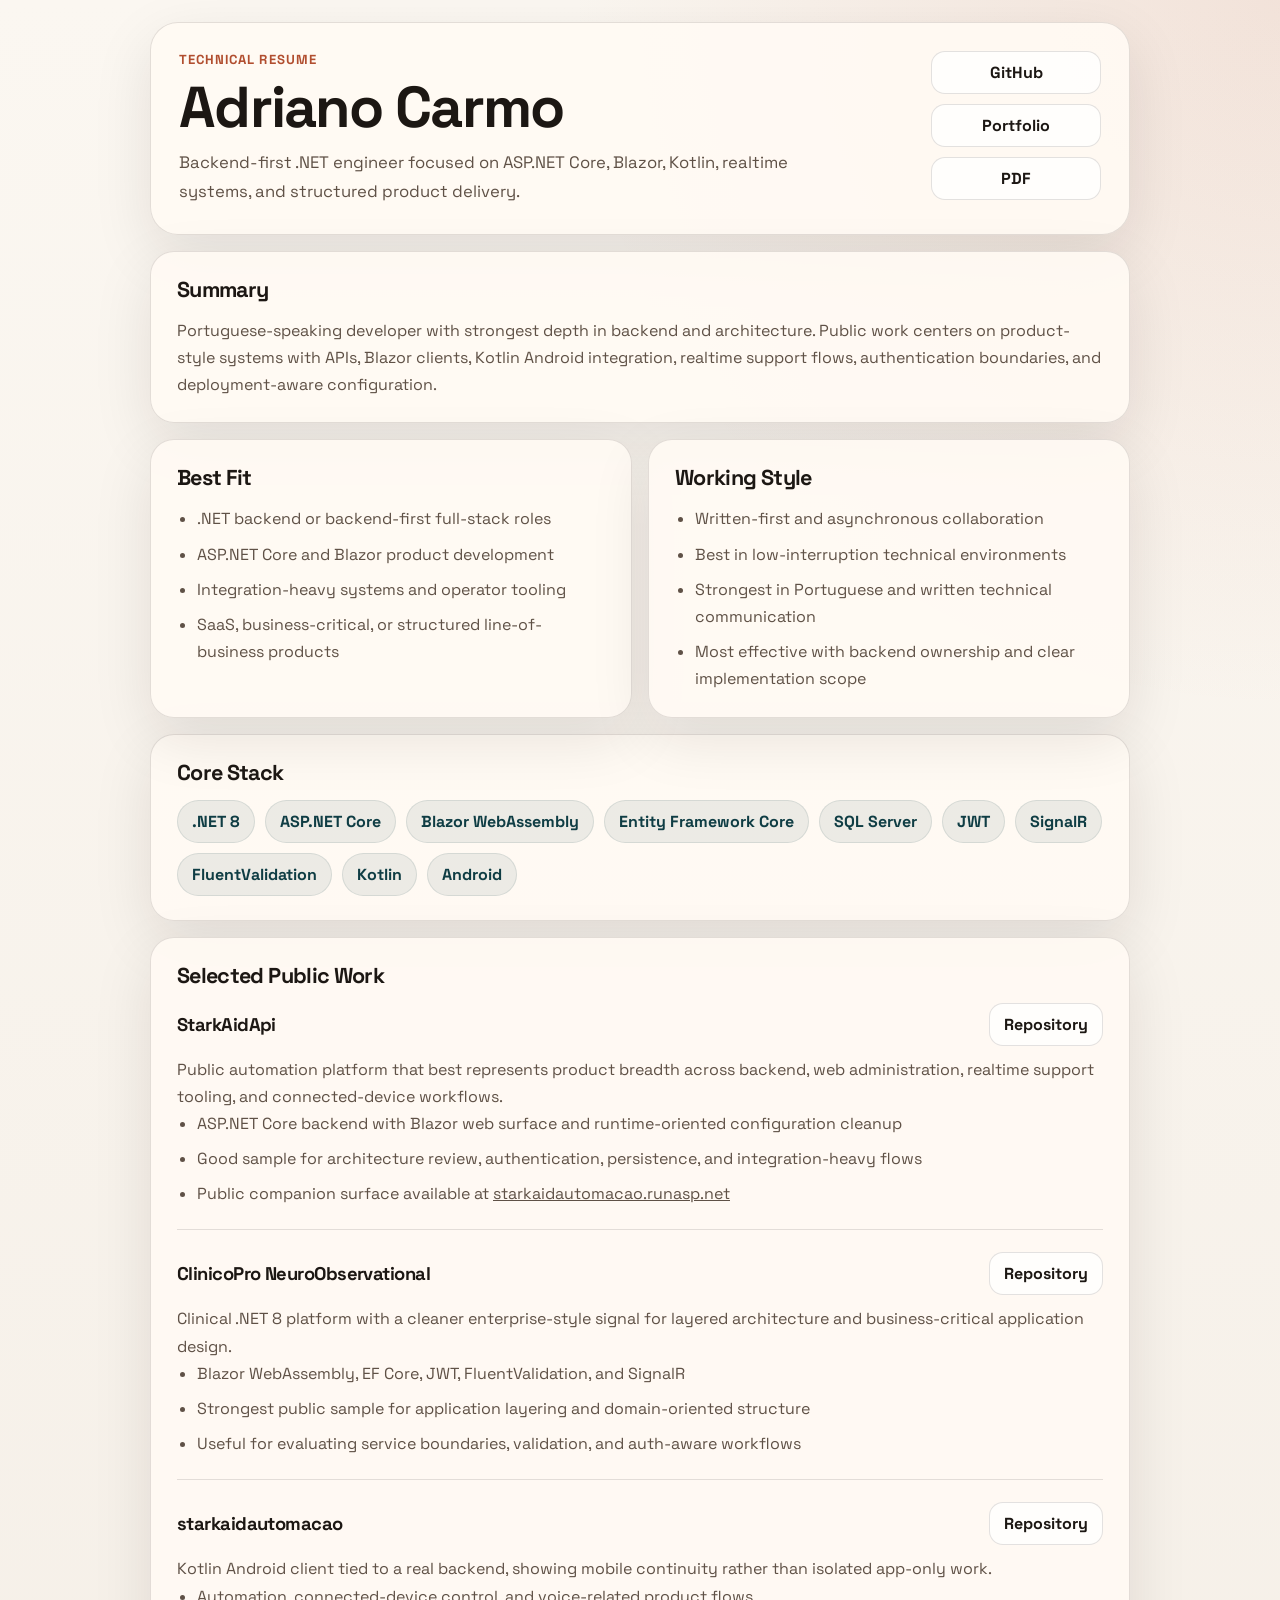
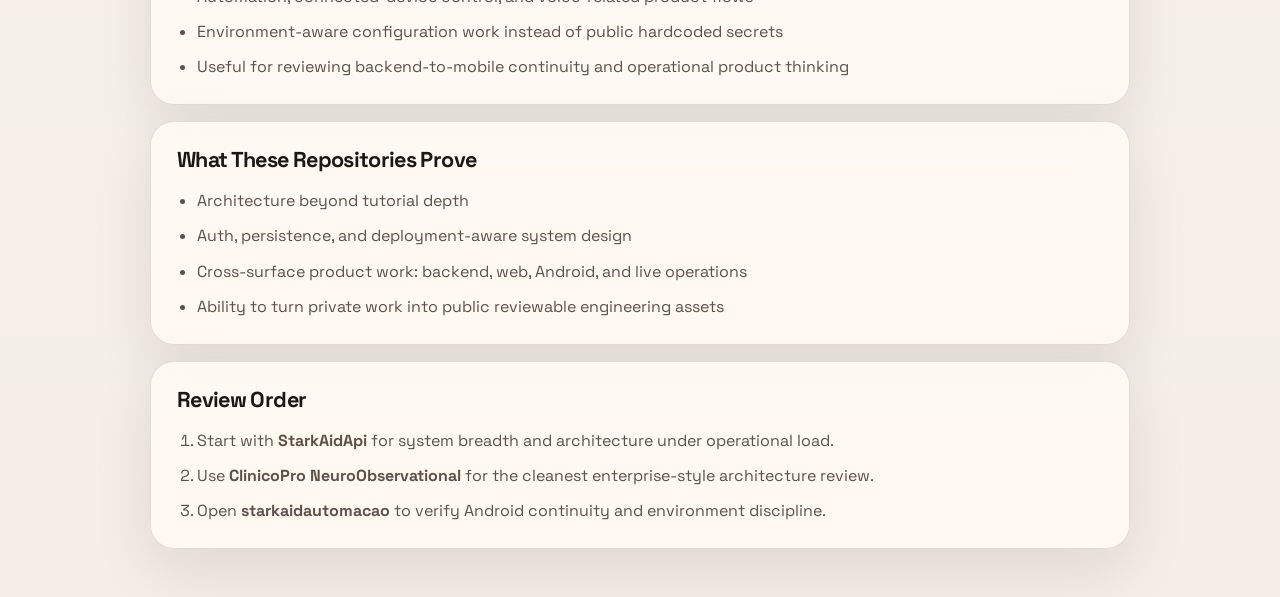
==== resume.html @ a657d428 "site: add public technical resume and pdf" ====
<!DOCTYPE html>
<html lang="en">
<head>
  <meta charset="UTF-8">
  <meta name="viewport" content="width=device-width, initial-scale=1.0">
  <title>Adriano Carmo | Technical Resume</title>
  <meta name="description" content="Technical resume for Adriano Carmo, a backend-first .NET engineer focused on ASP.NET Core, Blazor, Kotlin, realtime systems, and structured product delivery.">
  <link rel="preconnect" href="https://fonts.googleapis.com">
  <link rel="preconnect" href="https://fonts.gstatic.com" crossorigin>
  <link href="https://fonts.googleapis.com/css2?family=Space+Grotesk:wght@400;500;700&display=swap" rel="stylesheet">
  <link rel="stylesheet" href="resume.css">
</head>
<body>
  <main class="resume-shell">
    <header class="resume-header">
      <div>
        <p class="eyebrow">Technical Resume</p>
        <h1>Adriano Carmo</h1>
        <p class="headline">Backend-first .NET engineer focused on ASP.NET Core, Blazor, Kotlin, realtime systems, and structured product delivery.</p>
      </div>
      <div class="header-links">
        <a href="https://github.com/Starkaid01" target="_blank" rel="noreferrer">GitHub</a>
        <a href="https://starkaid01.github.io/" target="_blank" rel="noreferrer">Portfolio</a>
        <a href="Adriano-Carmo-Technical-Resume.pdf" target="_blank" rel="noreferrer">PDF</a>
      </div>
    </header>

    <section class="resume-section">
      <h2>Summary</h2>
      <p>
        Portuguese-speaking developer with strongest depth in backend and architecture.
        Public work centers on product-style systems with APIs, Blazor clients, Kotlin Android integration,
        realtime support flows, authentication boundaries, and deployment-aware configuration.
      </p>
    </section>

    <section class="two-col">
      <section class="resume-section">
        <h2>Best Fit</h2>
        <ul>
          <li>.NET backend or backend-first full-stack roles</li>
          <li>ASP.NET Core and Blazor product development</li>
          <li>Integration-heavy systems and operator tooling</li>
          <li>SaaS, business-critical, or structured line-of-business products</li>
        </ul>
      </section>

      <section class="resume-section">
        <h2>Working Style</h2>
        <ul>
          <li>Written-first and asynchronous collaboration</li>
          <li>Best in low-interruption technical environments</li>
          <li>Strongest in Portuguese and written technical communication</li>
          <li>Most effective with backend ownership and clear implementation scope</li>
        </ul>
      </section>
    </section>

    <section class="resume-section">
      <h2>Core Stack</h2>
      <div class="chip-grid">
        <span>.NET 8</span>
        <span>ASP.NET Core</span>
        <span>Blazor WebAssembly</span>
        <span>Entity Framework Core</span>
        <span>SQL Server</span>
        <span>JWT</span>
        <span>SignalR</span>
        <span>FluentValidation</span>
        <span>Kotlin</span>
        <span>Android</span>
      </div>
    </section>

    <section class="resume-section">
      <h2>Selected Public Work</h2>

      <article class="project-block">
        <div class="project-head">
          <h3>StarkAidApi</h3>
          <a href="https://github.com/Starkaid01/StarkAidApi" target="_blank" rel="noreferrer">Repository</a>
        </div>
        <p>
          Public automation platform that best represents product breadth across backend, web administration,
          realtime support tooling, and connected-device workflows.
        </p>
        <ul>
          <li>ASP.NET Core backend with Blazor web surface and runtime-oriented configuration cleanup</li>
          <li>Good sample for architecture review, authentication, persistence, and integration-heavy flows</li>
          <li>Public companion surface available at <a href="https://starkaidautomacao.runasp.net/" target="_blank" rel="noreferrer">starkaidautomacao.runasp.net</a></li>
        </ul>
      </article>

      <article class="project-block">
        <div class="project-head">
          <h3>ClinicoPro NeuroObservational</h3>
          <a href="https://github.com/Starkaid01/ClinicoPro-NeuroObservational" target="_blank" rel="noreferrer">Repository</a>
        </div>
        <p>
          Clinical .NET 8 platform with a cleaner enterprise-style signal for layered architecture and business-critical application design.
        </p>
        <ul>
          <li>Blazor WebAssembly, EF Core, JWT, FluentValidation, and SignalR</li>
          <li>Strongest public sample for application layering and domain-oriented structure</li>
          <li>Useful for evaluating service boundaries, validation, and auth-aware workflows</li>
        </ul>
      </article>

      <article class="project-block">
        <div class="project-head">
          <h3>starkaidautomacao</h3>
          <a href="https://github.com/Starkaid01/starkaidautomacao" target="_blank" rel="noreferrer">Repository</a>
        </div>
        <p>
          Kotlin Android client tied to a real backend, showing mobile continuity rather than isolated app-only work.
        </p>
        <ul>
          <li>Automation, connected-device control, and voice-related product flows</li>
          <li>Environment-aware configuration work instead of public hardcoded secrets</li>
          <li>Useful for reviewing backend-to-mobile continuity and operational product thinking</li>
        </ul>
      </article>
    </section>

    <section class="resume-section">
      <h2>What These Repositories Prove</h2>
      <ul>
        <li>Architecture beyond tutorial depth</li>
        <li>Auth, persistence, and deployment-aware system design</li>
        <li>Cross-surface product work: backend, web, Android, and live operations</li>
        <li>Ability to turn private work into public reviewable engineering assets</li>
      </ul>
    </section>

    <section class="resume-section">
      <h2>Review Order</h2>
      <ol>
        <li>Start with <strong>StarkAidApi</strong> for system breadth and architecture under operational load.</li>
        <li>Use <strong>ClinicoPro NeuroObservational</strong> for the cleanest enterprise-style architecture review.</li>
        <li>Open <strong>starkaidautomacao</strong> to verify Android continuity and environment discipline.</li>
      </ol>
    </section>
  </main>
</body>
</html>
---- resume.css ----
:root {
  --bg: #f4eee6;
  --surface: #fffaf4;
  --line: rgba(28, 23, 19, 0.12);
  --ink: #1c1713;
  --muted: #5f5146;
  --accent: #b14e2f;
  --teal: #0f3d44;
  --shadow: 0 20px 60px rgba(28, 23, 19, 0.1);
}

* {
  box-sizing: border-box;
}

body {
  margin: 0;
  font-family: "Space Grotesk", system-ui, sans-serif;
  color: var(--ink);
  background:
    radial-gradient(circle at top right, rgba(177, 78, 47, 0.12), transparent 28%),
    linear-gradient(180deg, #fbf7f1 0%, var(--bg) 100%);
}

a {
  color: inherit;
}

.resume-shell {
  width: min(980px, calc(100% - 28px));
  margin: 22px auto 48px;
}

.resume-header,
.resume-section {
  border: 1px solid var(--line);
  background: rgba(255, 250, 244, 0.92);
  box-shadow: var(--shadow);
}

.resume-header {
  display: flex;
  justify-content: space-between;
  gap: 18px;
  padding: 28px;
  border-radius: 28px;
}

.eyebrow {
  margin: 0 0 12px;
  color: var(--accent);
  font-size: 0.82rem;
  font-weight: 700;
  letter-spacing: 0.08em;
  text-transform: uppercase;
}

.resume-header h1,
.resume-section h2,
.project-head h3 {
  letter-spacing: -0.03em;
}

.resume-header h1 {
  margin: 0;
  font-size: clamp(2.2rem, 5vw, 3.6rem);
  line-height: 0.96;
}

.headline,
.resume-section p,
.resume-section li {
  color: var(--muted);
  line-height: 1.7;
}

.headline {
  max-width: 660px;
  margin: 14px 0 0;
  font-size: 1.04rem;
}

.header-links {
  display: flex;
  flex-direction: column;
  gap: 10px;
  min-width: 170px;
}

.header-links a,
.project-head a {
  display: inline-flex;
  justify-content: center;
  align-items: center;
  min-height: 42px;
  padding: 10px 14px;
  border-radius: 14px;
  border: 1px solid var(--line);
  background: rgba(255, 255, 255, 0.75);
  font-weight: 700;
  text-decoration: none;
}

.resume-section {
  margin-top: 16px;
  padding: 24px 26px;
  border-radius: 24px;
}

.resume-section h2 {
  margin: 0 0 14px;
  font-size: 1.35rem;
}

.resume-section p,
.resume-section ul,
.resume-section ol {
  margin: 0;
}

.resume-section ul,
.resume-section ol {
  padding-left: 20px;
}

.resume-section li + li {
  margin-top: 8px;
}

.two-col {
  display: grid;
  grid-template-columns: repeat(2, minmax(0, 1fr));
  gap: 16px;
}

.chip-grid {
  display: flex;
  flex-wrap: wrap;
  gap: 10px;
}

.chip-grid span {
  padding: 10px 14px;
  border-radius: 999px;
  background: rgba(15, 61, 68, 0.08);
  border: 1px solid rgba(15, 61, 68, 0.1);
  color: var(--teal);
  font-weight: 700;
}

.project-block + .project-block {
  margin-top: 22px;
  padding-top: 22px;
  border-top: 1px solid var(--line);
}

.project-head {
  display: flex;
  align-items: center;
  justify-content: space-between;
  gap: 12px;
  margin-bottom: 10px;
}

.project-head h3 {
  margin: 0;
  font-size: 1.15rem;
}

@media (max-width: 780px) {
  .resume-header,
  .two-col,
  .project-head {
    grid-template-columns: 1fr;
    flex-direction: column;
    align-items: flex-start;
  }

  .header-links {
    width: 100%;
  }

  .header-links a,
  .project-head a {
    width: 100%;
  }
}

@media print {
  body {
    background: #fff;
  }

  .resume-shell {
    width: 100%;
    margin: 0;
  }

  .resume-header,
  .resume-section {
    box-shadow: none;
    background: #fff;
    break-inside: avoid;
  }
}
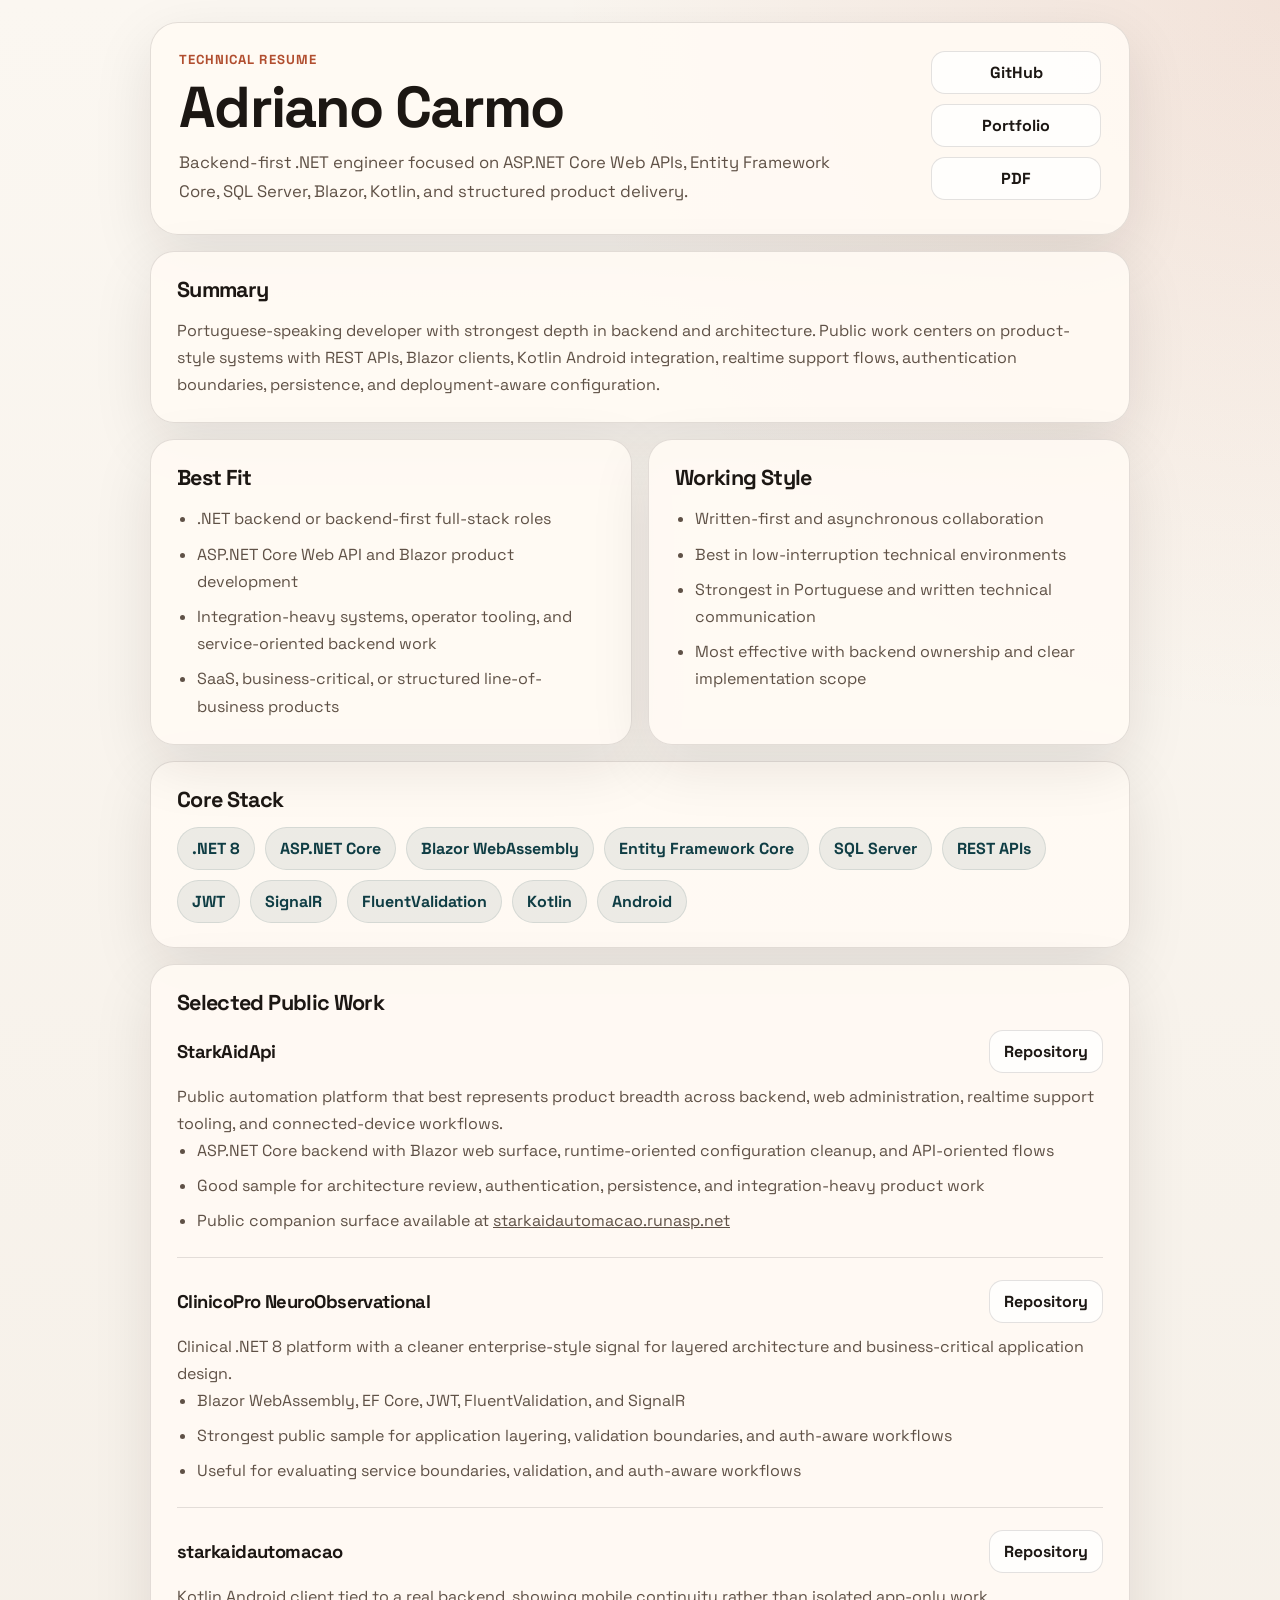
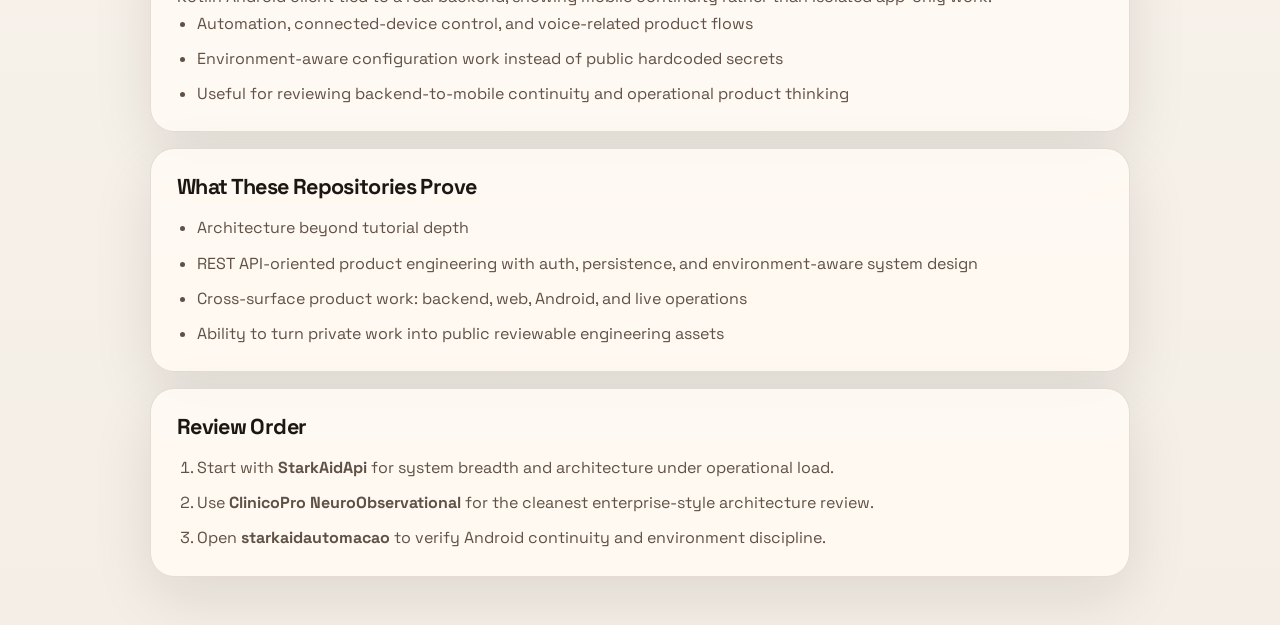
==== commit 359ab45e: "site: align public resume with current .NET target" ====
--- a/resume.html
+++ b/resume.html
@@ -4,7 +4,7 @@
   <meta charset="UTF-8">
   <meta name="viewport" content="width=device-width, initial-scale=1.0">
   <title>Adriano Carmo | Technical Resume</title>
-  <meta name="description" content="Technical resume for Adriano Carmo, a backend-first .NET engineer focused on ASP.NET Core, Blazor, Kotlin, realtime systems, and structured product delivery.">
+  <meta name="description" content="Technical resume for Adriano Carmo, a backend-first .NET engineer focused on ASP.NET Core Web APIs, Entity Framework Core, SQL Server, Blazor, Kotlin, and structured product delivery.">
   <link rel="preconnect" href="https://fonts.googleapis.com">
   <link rel="preconnect" href="https://fonts.gstatic.com" crossorigin>
   <link href="https://fonts.googleapis.com/css2?family=Space+Grotesk:wght@400;500;700&display=swap" rel="stylesheet">
@@ -16,7 +16,7 @@
       <div>
         <p class="eyebrow">Technical Resume</p>
         <h1>Adriano Carmo</h1>
-        <p class="headline">Backend-first .NET engineer focused on ASP.NET Core, Blazor, Kotlin, realtime systems, and structured product delivery.</p>
+        <p class="headline">Backend-first .NET engineer focused on ASP.NET Core Web APIs, Entity Framework Core, SQL Server, Blazor, Kotlin, and structured product delivery.</p>
       </div>
       <div class="header-links">
         <a href="https://github.com/Starkaid01" target="_blank" rel="noreferrer">GitHub</a>
@@ -29,8 +29,8 @@
       <h2>Summary</h2>
       <p>
         Portuguese-speaking developer with strongest depth in backend and architecture.
-        Public work centers on product-style systems with APIs, Blazor clients, Kotlin Android integration,
-        realtime support flows, authentication boundaries, and deployment-aware configuration.
+        Public work centers on product-style systems with REST APIs, Blazor clients, Kotlin Android integration,
+        realtime support flows, authentication boundaries, persistence, and deployment-aware configuration.
       </p>
     </section>
 
@@ -39,8 +39,8 @@
         <h2>Best Fit</h2>
         <ul>
           <li>.NET backend or backend-first full-stack roles</li>
-          <li>ASP.NET Core and Blazor product development</li>
-          <li>Integration-heavy systems and operator tooling</li>
+          <li>ASP.NET Core Web API and Blazor product development</li>
+          <li>Integration-heavy systems, operator tooling, and service-oriented backend work</li>
           <li>SaaS, business-critical, or structured line-of-business products</li>
         </ul>
       </section>
@@ -64,6 +64,7 @@
         <span>Blazor WebAssembly</span>
         <span>Entity Framework Core</span>
         <span>SQL Server</span>
+        <span>REST APIs</span>
         <span>JWT</span>
         <span>SignalR</span>
         <span>FluentValidation</span>
@@ -85,8 +86,8 @@
           realtime support tooling, and connected-device workflows.
         </p>
         <ul>
-          <li>ASP.NET Core backend with Blazor web surface and runtime-oriented configuration cleanup</li>
-          <li>Good sample for architecture review, authentication, persistence, and integration-heavy flows</li>
+          <li>ASP.NET Core backend with Blazor web surface, runtime-oriented configuration cleanup, and API-oriented flows</li>
+          <li>Good sample for architecture review, authentication, persistence, and integration-heavy product work</li>
           <li>Public companion surface available at <a href="https://starkaidautomacao.runasp.net/" target="_blank" rel="noreferrer">starkaidautomacao.runasp.net</a></li>
         </ul>
       </article>
@@ -101,7 +102,7 @@
         </p>
         <ul>
           <li>Blazor WebAssembly, EF Core, JWT, FluentValidation, and SignalR</li>
-          <li>Strongest public sample for application layering and domain-oriented structure</li>
+          <li>Strongest public sample for application layering, validation boundaries, and auth-aware workflows</li>
           <li>Useful for evaluating service boundaries, validation, and auth-aware workflows</li>
         </ul>
       </article>
@@ -126,7 +127,7 @@
       <h2>What These Repositories Prove</h2>
       <ul>
         <li>Architecture beyond tutorial depth</li>
-        <li>Auth, persistence, and deployment-aware system design</li>
+        <li>REST API-oriented product engineering with auth, persistence, and environment-aware system design</li>
         <li>Cross-surface product work: backend, web, Android, and live operations</li>
         <li>Ability to turn private work into public reviewable engineering assets</li>
       </ul>
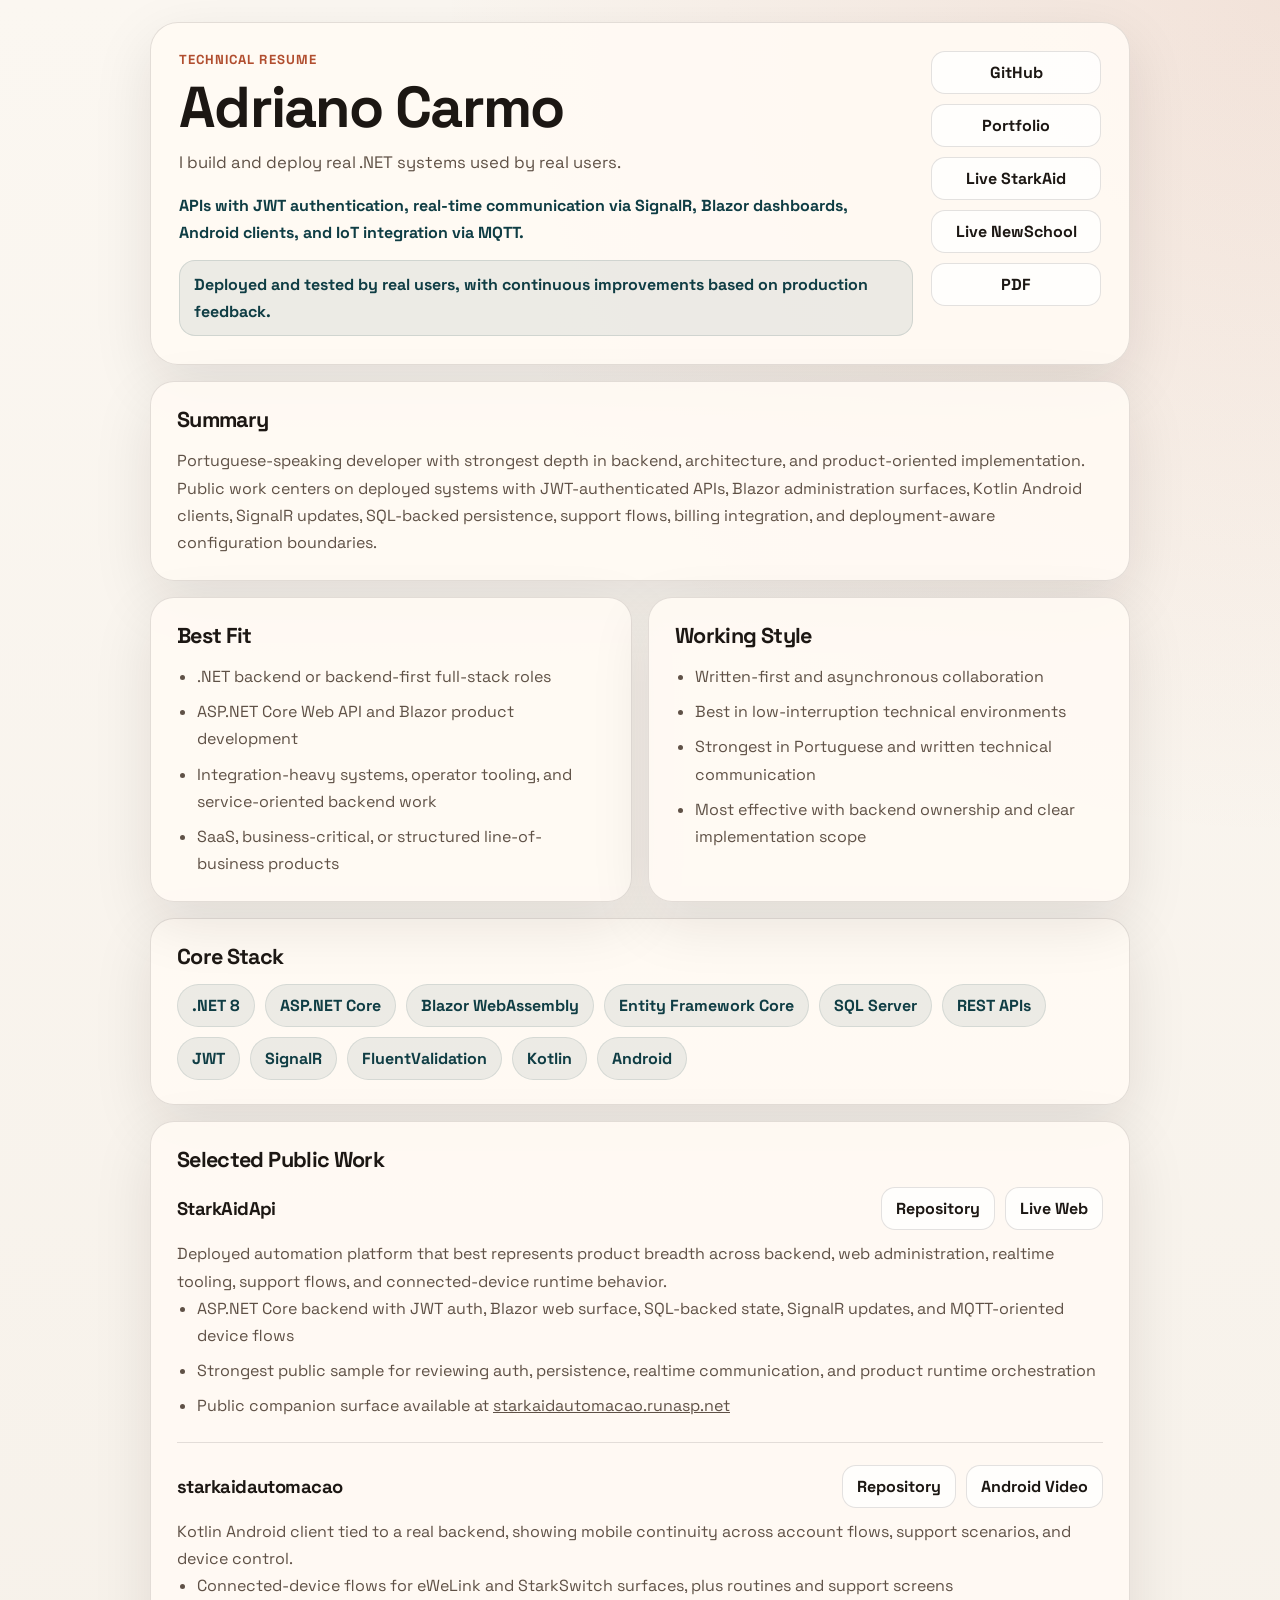
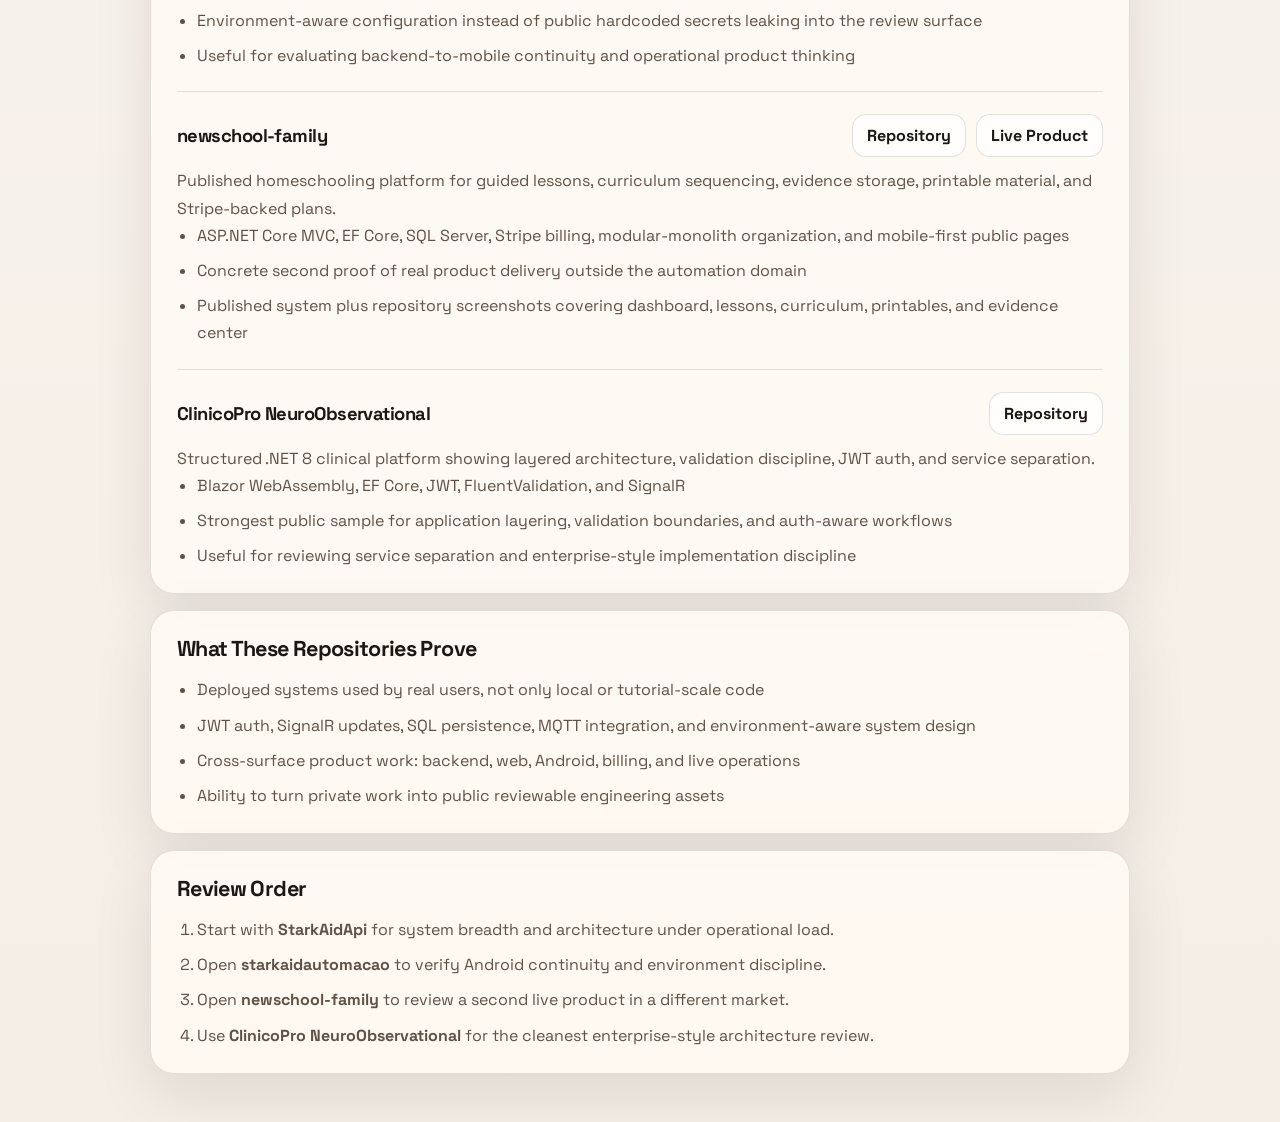
==== commit 8857a373: "Align public resume with stronger product proof" ====
--- a/resume.html
+++ b/resume.html
@@ -16,11 +16,15 @@
       <div>
         <p class="eyebrow">Technical Resume</p>
         <h1>Adriano Carmo</h1>
-        <p class="headline">Backend-first .NET engineer focused on ASP.NET Core Web APIs, Entity Framework Core, SQL Server, Blazor, Kotlin, and structured product delivery.</p>
+        <p class="headline">I build and deploy real .NET systems used by real users.</p>
+        <p class="subheadline">APIs with JWT authentication, real-time communication via SignalR, Blazor dashboards, Android clients, and IoT integration via MQTT.</p>
+        <p class="proof-note">Deployed and tested by real users, with continuous improvements based on production feedback.</p>
       </div>
       <div class="header-links">
         <a href="https://github.com/Starkaid01" target="_blank" rel="noreferrer">GitHub</a>
         <a href="https://starkaid01.github.io/" target="_blank" rel="noreferrer">Portfolio</a>
+        <a href="https://starkaidautomacao.runasp.net/" target="_blank" rel="noreferrer">Live StarkAid</a>
+        <a href="https://newschool-work-eddxf5gch7egh4bd.brazilsouth-01.azurewebsites.net/" target="_blank" rel="noreferrer">Live NewSchool</a>
         <a href="Adriano-Carmo-Technical-Resume.pdf" target="_blank" rel="noreferrer">PDF</a>
       </div>
     </header>
@@ -28,9 +32,9 @@
     <section class="resume-section">
       <h2>Summary</h2>
       <p>
-        Portuguese-speaking developer with strongest depth in backend and architecture.
-        Public work centers on product-style systems with REST APIs, Blazor clients, Kotlin Android integration,
-        realtime support flows, authentication boundaries, persistence, and deployment-aware configuration.
+        Portuguese-speaking developer with strongest depth in backend, architecture, and product-oriented implementation.
+        Public work centers on deployed systems with JWT-authenticated APIs, Blazor administration surfaces, Kotlin Android clients,
+        SignalR updates, SQL-backed persistence, support flows, billing integration, and deployment-aware configuration boundaries.
       </p>
     </section>
 
@@ -79,46 +83,72 @@
       <article class="project-block">
         <div class="project-head">
           <h3>StarkAidApi</h3>
-          <a href="https://github.com/Starkaid01/StarkAidApi" target="_blank" rel="noreferrer">Repository</a>
+          <div class="project-actions">
+            <a href="https://github.com/Starkaid01/StarkAidApi" target="_blank" rel="noreferrer">Repository</a>
+            <a href="https://starkaidautomacao.runasp.net/" target="_blank" rel="noreferrer">Live Web</a>
+          </div>
         </div>
         <p>
-          Public automation platform that best represents product breadth across backend, web administration,
-          realtime support tooling, and connected-device workflows.
+          Deployed automation platform that best represents product breadth across backend, web administration,
+          realtime tooling, support flows, and connected-device runtime behavior.
         </p>
         <ul>
-          <li>ASP.NET Core backend with Blazor web surface, runtime-oriented configuration cleanup, and API-oriented flows</li>
-          <li>Good sample for architecture review, authentication, persistence, and integration-heavy product work</li>
+          <li>ASP.NET Core backend with JWT auth, Blazor web surface, SQL-backed state, SignalR updates, and MQTT-oriented device flows</li>
+          <li>Strongest public sample for reviewing auth, persistence, realtime communication, and product runtime orchestration</li>
           <li>Public companion surface available at <a href="https://starkaidautomacao.runasp.net/" target="_blank" rel="noreferrer">starkaidautomacao.runasp.net</a></li>
         </ul>
       </article>
 
       <article class="project-block">
         <div class="project-head">
-          <h3>ClinicoPro NeuroObservational</h3>
-          <a href="https://github.com/Starkaid01/ClinicoPro-NeuroObservational" target="_blank" rel="noreferrer">Repository</a>
+          <h3>starkaidautomacao</h3>
+          <div class="project-actions">
+            <a href="https://github.com/Starkaid01/starkaidautomacao" target="_blank" rel="noreferrer">Repository</a>
+            <a href="assets/video/starkaid-android-walkthrough.mp4" target="_blank" rel="noreferrer">Android Video</a>
+          </div>
         </div>
         <p>
-          Clinical .NET 8 platform with a cleaner enterprise-style signal for layered architecture and business-critical application design.
+          Kotlin Android client tied to a real backend, showing mobile continuity across account flows, support scenarios, and device control.
         </p>
         <ul>
-          <li>Blazor WebAssembly, EF Core, JWT, FluentValidation, and SignalR</li>
-          <li>Strongest public sample for application layering, validation boundaries, and auth-aware workflows</li>
-          <li>Useful for evaluating service boundaries, validation, and auth-aware workflows</li>
+          <li>Connected-device flows for eWeLink and StarkSwitch surfaces, plus routines and support screens</li>
+          <li>Environment-aware configuration instead of public hardcoded secrets leaking into the review surface</li>
+          <li>Useful for evaluating backend-to-mobile continuity and operational product thinking</li>
         </ul>
       </article>
 
       <article class="project-block">
         <div class="project-head">
-          <h3>starkaidautomacao</h3>
-          <a href="https://github.com/Starkaid01/starkaidautomacao" target="_blank" rel="noreferrer">Repository</a>
+          <h3>newschool-family</h3>
+          <div class="project-actions">
+            <a href="https://github.com/Starkaid01/newschool-family" target="_blank" rel="noreferrer">Repository</a>
+            <a href="https://newschool-work-eddxf5gch7egh4bd.brazilsouth-01.azurewebsites.net/" target="_blank" rel="noreferrer">Live Product</a>
+          </div>
         </div>
         <p>
-          Kotlin Android client tied to a real backend, showing mobile continuity rather than isolated app-only work.
+          Published homeschooling platform for guided lessons, curriculum sequencing, evidence storage, printable material, and Stripe-backed plans.
         </p>
         <ul>
-          <li>Automation, connected-device control, and voice-related product flows</li>
-          <li>Environment-aware configuration work instead of public hardcoded secrets</li>
-          <li>Useful for reviewing backend-to-mobile continuity and operational product thinking</li>
+          <li>ASP.NET Core MVC, EF Core, SQL Server, Stripe billing, modular-monolith organization, and mobile-first public pages</li>
+          <li>Concrete second proof of real product delivery outside the automation domain</li>
+          <li>Published system plus repository screenshots covering dashboard, lessons, curriculum, printables, and evidence center</li>
+        </ul>
+      </article>
+
+      <article class="project-block">
+        <div class="project-head">
+          <h3>ClinicoPro NeuroObservational</h3>
+          <div class="project-actions">
+            <a href="https://github.com/Starkaid01/ClinicoPro-NeuroObservational" target="_blank" rel="noreferrer">Repository</a>
+          </div>
+        </div>
+        <p>
+          Structured .NET 8 clinical platform showing layered architecture, validation discipline, JWT auth, and service separation.
+        </p>
+        <ul>
+          <li>Blazor WebAssembly, EF Core, JWT, FluentValidation, and SignalR</li>
+          <li>Strongest public sample for application layering, validation boundaries, and auth-aware workflows</li>
+          <li>Useful for reviewing service separation and enterprise-style implementation discipline</li>
         </ul>
       </article>
     </section>
@@ -126,9 +156,9 @@
     <section class="resume-section">
       <h2>What These Repositories Prove</h2>
       <ul>
-        <li>Architecture beyond tutorial depth</li>
-        <li>REST API-oriented product engineering with auth, persistence, and environment-aware system design</li>
-        <li>Cross-surface product work: backend, web, Android, and live operations</li>
+        <li>Deployed systems used by real users, not only local or tutorial-scale code</li>
+        <li>JWT auth, SignalR updates, SQL persistence, MQTT integration, and environment-aware system design</li>
+        <li>Cross-surface product work: backend, web, Android, billing, and live operations</li>
         <li>Ability to turn private work into public reviewable engineering assets</li>
       </ul>
     </section>
@@ -137,8 +167,9 @@
       <h2>Review Order</h2>
       <ol>
         <li>Start with <strong>StarkAidApi</strong> for system breadth and architecture under operational load.</li>
+        <li>Open <strong>starkaidautomacao</strong> to verify Android continuity and environment discipline.</li>
+        <li>Open <strong>newschool-family</strong> to review a second live product in a different market.</li>
         <li>Use <strong>ClinicoPro NeuroObservational</strong> for the cleanest enterprise-style architecture review.</li>
-        <li>Open <strong>starkaidautomacao</strong> to verify Android continuity and environment discipline.</li>
       </ol>
     </section>
   </main>
--- a/resume.css
+++ b/resume.css
@@ -68,6 +68,8 @@
 }
 
 .headline,
+.subheadline,
+.proof-note,
 .resume-section p,
 .resume-section li {
   color: var(--muted);
@@ -78,6 +80,25 @@
   max-width: 660px;
   margin: 14px 0 0;
   font-size: 1.04rem;
+}
+
+.subheadline {
+  max-width: 700px;
+  margin: 14px 0 0;
+  color: var(--teal);
+  font-size: 1rem;
+  font-weight: 700;
+}
+
+.proof-note {
+  display: inline-flex;
+  margin: 14px 0 0;
+  padding: 10px 14px;
+  border-radius: 16px;
+  border: 1px solid rgba(15, 61, 68, 0.12);
+  background: rgba(15, 61, 68, 0.08);
+  color: var(--teal);
+  font-weight: 700;
 }
 
 .header-links {
@@ -162,6 +183,12 @@
   margin-bottom: 10px;
 }
 
+.project-actions {
+  display: flex;
+  flex-wrap: wrap;
+  gap: 10px;
+}
+
 .project-head h3 {
   margin: 0;
   font-size: 1.15rem;
